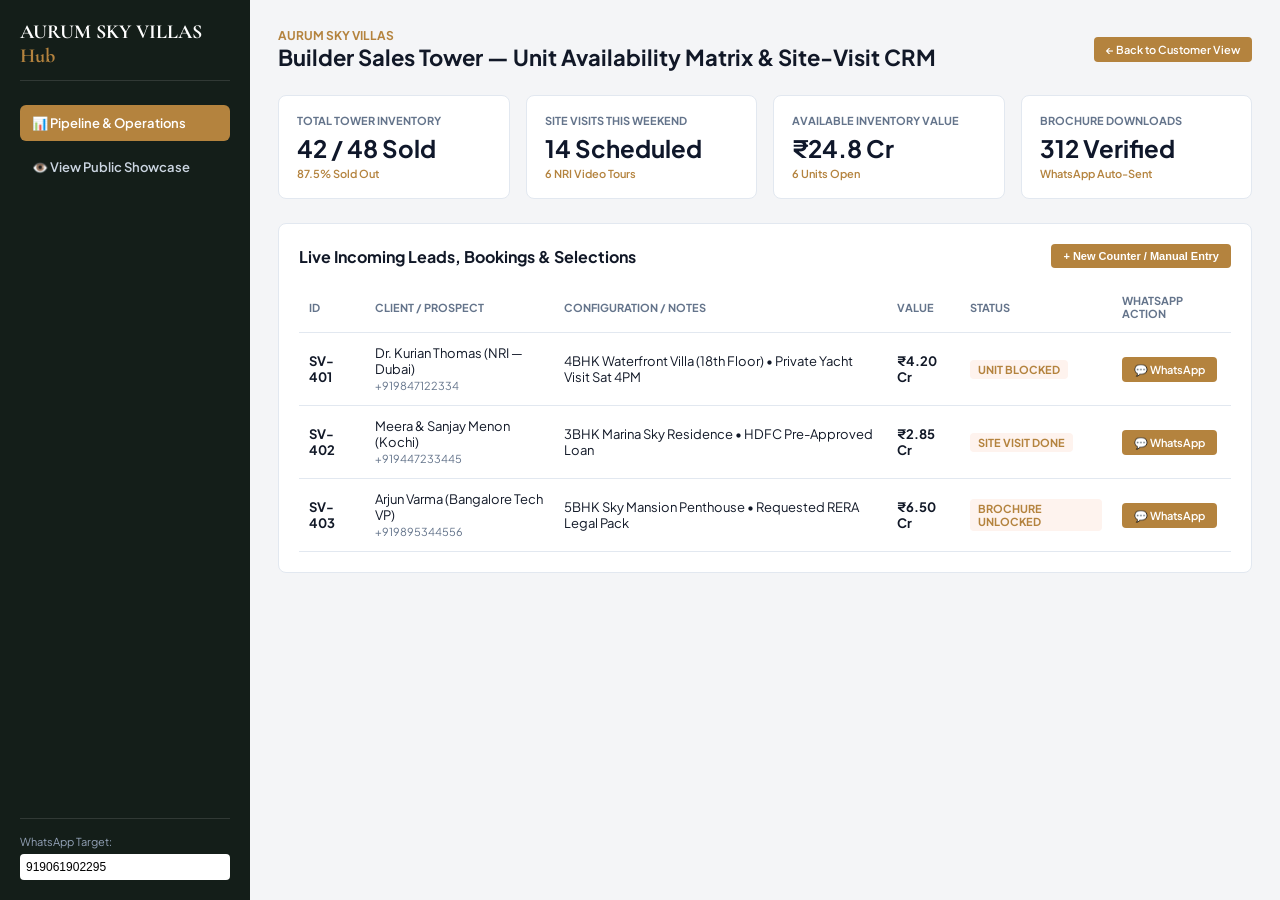
==== public/admin.html @ f32d4172 "feat(tpl-land-realestate): Awwwards showcase + interactive calculator + admin command center + white" ====
<!DOCTYPE html>
<html lang="en">
<head>
  <meta charset="UTF-8">
  <meta name="viewport" content="width=device-width, initial-scale=1.0">
  <title>AURUM SKY VILLAS — Admin Command Center</title>
  <link rel="preconnect" href="https://fonts.googleapis.com">
  <link rel="preconnect" href="https://fonts.gstatic.com" crossorigin>
  <link href="https://fonts.googleapis.com/css2?family=Cormorant+Garamond:wght@500;600;700&family=Plus+Jakarta+Sans:wght@400;500;600;700&display=swap" rel="stylesheet">
  <link rel="stylesheet" href="theme-tokens.css">
  <script src="whitelabel.js"></script>
  <style>
    * { box-sizing: border-box; margin: 0; padding: 0; }
    body {
      font-family: var(--font-primary);
      background: #F4F5F7;
      color: #111827;
      display: flex;
      min-height: 100vh;
    }
    aside.admin-sidebar {
      width: 250px;
      background: var(--brand-dark);
      color: #FFFFFF;
      padding: 20px;
      display: flex;
      flex-direction: column;
      gap: 8px;
      flex-shrink: 0;
    }
    .sidebar-brand-title {
      font-family: var(--font-accent);
      font-size: 20px;
      font-weight: 700;
      margin-bottom: 16px;
      padding-bottom: 12px;
      border-bottom: 1px solid rgba(255,255,255,0.12);
    }
    .sidebar-brand-title span { color: var(--brand-primary); }
    .nav-item {
      padding: 10px 12px;
      border-radius: 6px;
      cursor: pointer;
      font-size: 13px;
      font-weight: 600;
      color: #CBD5E1;
    }
    .nav-item.active, .nav-item:hover {
      background: var(--brand-primary);
      color: #FFFFFF;
    }
    main {
      flex: 1;
      padding: 28px;
      overflow-y: auto;
    }
    .top-bar {
      display: flex;
      align-items: center;
      justify-content: space-between;
      margin-bottom: 24px;
      gap: 12px;
      flex-wrap: wrap;
    }
    .kpi-grid {
      display: grid;
      grid-template-columns: repeat(4, 1fr);
      gap: 16px;
      margin-bottom: 24px;
    }
    .kpi-card {
      background: #FFFFFF;
      border: 1px solid #E2E8F0;
      border-radius: 8px;
      padding: 18px;
    }
    .kpi-label { font-size: 11px; font-weight: 700; text-transform: uppercase; color: #64748B; }
    .kpi-val { font-size: 24px; font-weight: 700; margin: 6px 0 4px; color: #0F172A; }
    .kpi-delta { font-size: 11px; font-weight: 600; color: var(--brand-primary); }
    .card-box {
      background: #FFFFFF;
      border: 1px solid #E2E8F0;
      border-radius: 8px;
      padding: 20px;
      margin-bottom: 20px;
    }
    table { width: 100%; border-collapse: collapse; font-size: 13px; }
    th, td { text-align: left; padding: 12px 10px; border-bottom: 1px solid #E2E8F0; }
    th { font-size: 11px; text-transform: uppercase; color: #64748B; }
    .status-pill {
      display: inline-block;
      padding: 3px 8px;
      border-radius: 4px;
      font-size: 11px;
      font-weight: 700;
      background: #FEF3EE;
      color: var(--brand-primary);
    }
    .btn-sm {
      background: var(--brand-primary);
      color: #FFF;
      border: none;
      padding: 6px 12px;
      border-radius: 4px;
      font-size: 11px;
      font-weight: 600;
      cursor: pointer;
      text-decoration: none;
    }
    @media (max-width: 860px) {
      body { flex-direction: column; }
      aside.admin-sidebar { width: 100%; }
      .kpi-grid { grid-template-columns: 1fr 1fr; }
    }
  </style>
</head>
<body>
  <aside class="admin-sidebar">
    <div class="sidebar-brand-title">AURUM SKY VILLAS <span>Hub</span></div>
    <div class="nav-item active">📊 Pipeline & Operations</div>
    <div class="nav-item" onclick="window.location.href='index.html'">👁️ View Public Showcase</div>
    <div style="margin-top:auto;padding-top:16px;border-top:1px solid rgba(255,255,255,0.12);font-size:11px;color:#94A3B8;">
      WhatsApp Target:
      <input type="text" id="adminWaInput" data-wl-wa value="919061902295" style="width:100%;margin-top:6px;padding:6px;border-radius:4px;border:none;font-size:12px;">
    </div>
  </aside>

  <main>
    <div class="top-bar">
      <div>
        <div class="mobile-brand" style="font-size:12px;font-weight:700;color:var(--brand-primary);text-transform:uppercase;">AURUM SKY VILLAS</div>
        <h1 style="font-size:22px;">Builder Sales Tower — Unit Availability Matrix & Site-Visit CRM</h1>
      </div>
      <a href="index.html" class="btn-sm">← Back to Customer View</a>
    </div>

    <div class="kpi-grid">
      
        <div class="kpi-card">
          <div class="kpi-label">Total Tower Inventory</div>
          <div class="kpi-val">42 / 48 Sold</div>
          <div class="kpi-delta">87.5% Sold Out</div>
        </div>
      
        <div class="kpi-card">
          <div class="kpi-label">Site Visits This Weekend</div>
          <div class="kpi-val">14 Scheduled</div>
          <div class="kpi-delta">6 NRI Video Tours</div>
        </div>
      
        <div class="kpi-card">
          <div class="kpi-label">Available Inventory Value</div>
          <div class="kpi-val">₹24.8 Cr</div>
          <div class="kpi-delta">6 Units Open</div>
        </div>
      
        <div class="kpi-card">
          <div class="kpi-label">Brochure Downloads</div>
          <div class="kpi-val">312 Verified</div>
          <div class="kpi-delta">WhatsApp Auto-Sent</div>
        </div>
      
    </div>

    <div class="card-box">
      <div style="display:flex;justify-content:space-between;align-items:center;margin-bottom:14px;">
        <h2 style="font-size:16px;">Live Incoming Leads, Bookings & Selections</h2>
        <button class="btn-sm" onclick="addQuickEntry()">+ New Counter / Manual Entry</button>
      </div>
      <div style="overflow-x:auto;">
        <table>
          <thead>
            <tr>
              <th>ID</th>
              <th>Client / Prospect</th>
              <th>Configuration / Notes</th>
              <th>Value</th>
              <th>Status</th>
              <th>WhatsApp Action</th>
            </tr>
          </thead>
          <tbody id="leadsTableBody"></tbody>
        </table>
      </div>
    </div>
  </main>

  <script>
    const SEED_LEADS = [
  {
    "id": "SV-401",
    "name": "Dr. Kurian Thomas (NRI — Dubai)",
    "phone": "919847122334",
    "detail": "4BHK Waterfront Villa (18th Floor) • Private Yacht Visit Sat 4PM",
    "status": "UNIT BLOCKED",
    "amount": "₹4.20 Cr"
  },
  {
    "id": "SV-402",
    "name": "Meera & Sanjay Menon (Kochi)",
    "phone": "919447233445",
    "detail": "3BHK Marina Sky Residence • HDFC Pre-Approved Loan",
    "status": "SITE VISIT DONE",
    "amount": "₹2.85 Cr"
  },
  {
    "id": "SV-403",
    "name": "Arjun Varma (Bangalore Tech VP)",
    "phone": "919895344556",
    "detail": "5BHK Sky Mansion Penthouse • Requested RERA Legal Pack",
    "status": "BROCHURE UNLOCKED",
    "amount": "₹6.50 Cr"
  }
];

    function getLeads() {
      try {
        const local = JSON.parse(localStorage.getItem('bmad_leads_tpl-land-realestate') || '[]');
        return [...local, ...SEED_LEADS];
      } catch (e) {
        return SEED_LEADS;
      }
    }

    function renderLeads() {
      const rows = getLeads();
      const tbody = document.getElementById('leadsTableBody');
      tbody.innerHTML = rows.map((r, idx) => `
        <tr>
          <td><strong>${r.id}</strong></td>
          <td>${r.name}<br><span style="font-size:11px;color:#64748B;">+${r.phone}</span></td>
          <td>${r.detail}</td>
          <td><strong>${r.amount}</strong></td>
          <td><span class="status-pill" onclick="cycleStatus(${idx})" style="cursor:pointer;" title="Click to advance status">${r.status}</span></td>
          <td>
            <a class="btn-sm" target="_blank" href="https://wa.me/${String(r.phone).replace(/[^0-9]/g,'')}?text=${encodeURIComponent('Hello ' + r.name + ', following up regarding ' + r.id + ' (' + r.detail + ')')}">
              💬 WhatsApp
            </a>
          </td>
        </tr>
      `).join('');
    }

    function addQuickEntry() {
      const name = prompt('Client Name:');
      if (!name) return;
      const detail = prompt('Requirement / Unit / Package:', '3BHK Marina Sky Residence');
      const amount = prompt('Estimated Value:', '₹45,000');
      const local = JSON.parse(localStorage.getItem('bmad_leads_tpl-land-realestate') || '[]');
      local.unshift({
        id: 'ADM-' + Math.floor(1000 + Math.random() * 9000),
        name,
        phone: document.getElementById('adminWaInput').value || '919061902295',
        detail: detail || 'Walk-in Inquiry',
        amount: amount || '₹0',
        status: 'APPROVED'
      });
      localStorage.setItem('bmad_leads_tpl-land-realestate', JSON.stringify(local));
      renderLeads();
    }

    renderLeads();
  </script>
</body>
</html>
---- public/theme-tokens.css ----
/* Extracted via tpl-tools-design-extractor (Architectural Villa & Real Estate Editorial (Champagne Gold & Forest)) */
:root {
  --font-primary: 'Plus Jakarta Sans', sans-serif;
  --font-accent: 'Cormorant Garamond', serif;
  --color-primary: #B4833E;
  --brand-primary: var(--color-primary);
  --color-dark: #141E19;
  --brand-dark: var(--color-dark);
  --bg-main: #FAF8F5;
  --bg-canvas: #F2ECE4;
  --bg-sand: var(--bg-canvas);
  --border-color: #E2D9CC;
  --grid-gap-desktop: 32px 28px;
  --grid-gap-mobile: 20px 16px;
  --radius: 4px;
  --ease-out-expo: cubic-bezier(0.19, 1, 0.22, 1);
}
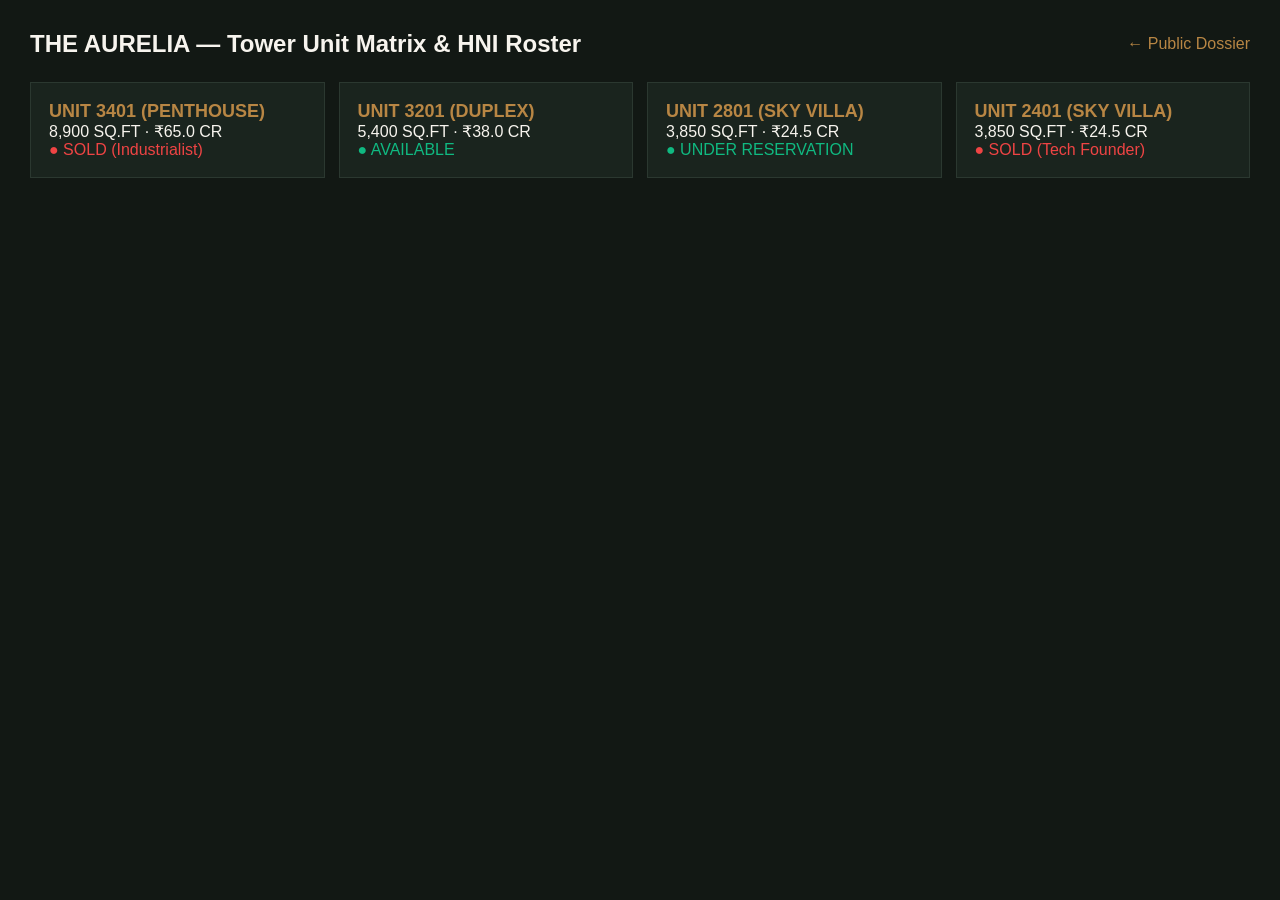
==== commit fa7f9e67: "feat(design): implement genuine distinct Awwwards movement blueprint (C5/R8)" ====
--- a/public/admin.html
+++ b/public/admin.html
@@ -2,264 +2,29 @@
 <html lang="en">
 <head>
   <meta charset="UTF-8">
-  <meta name="viewport" content="width=device-width, initial-scale=1.0">
-  <title>AURUM SKY VILLAS — Admin Command Center</title>
-  <link rel="preconnect" href="https://fonts.googleapis.com">
-  <link rel="preconnect" href="https://fonts.gstatic.com" crossorigin>
-  <link href="https://fonts.googleapis.com/css2?family=Cormorant+Garamond:wght@500;600;700&family=Plus+Jakarta+Sans:wght@400;500;600;700&display=swap" rel="stylesheet">
+  <title data-wl-brand>THE AURELIA — Tower Inventory & Unit Matrix</title>
   <link rel="stylesheet" href="theme-tokens.css">
   <script src="whitelabel.js"></script>
   <style>
     * { box-sizing: border-box; margin: 0; padding: 0; }
-    body {
-      font-family: var(--font-primary);
-      background: #F4F5F7;
-      color: #111827;
-      display: flex;
-      min-height: 100vh;
-    }
-    aside.admin-sidebar {
-      width: 250px;
-      background: var(--brand-dark);
-      color: #FFFFFF;
-      padding: 20px;
-      display: flex;
-      flex-direction: column;
-      gap: 8px;
-      flex-shrink: 0;
-    }
-    .sidebar-brand-title {
-      font-family: var(--font-accent);
-      font-size: 20px;
-      font-weight: 700;
-      margin-bottom: 16px;
-      padding-bottom: 12px;
-      border-bottom: 1px solid rgba(255,255,255,0.12);
-    }
-    .sidebar-brand-title span { color: var(--brand-primary); }
-    .nav-item {
-      padding: 10px 12px;
-      border-radius: 6px;
-      cursor: pointer;
-      font-size: 13px;
-      font-weight: 600;
-      color: #CBD5E1;
-    }
-    .nav-item.active, .nav-item:hover {
-      background: var(--brand-primary);
-      color: #FFFFFF;
-    }
-    main {
-      flex: 1;
-      padding: 28px;
-      overflow-y: auto;
-    }
-    .top-bar {
-      display: flex;
-      align-items: center;
-      justify-content: space-between;
-      margin-bottom: 24px;
-      gap: 12px;
-      flex-wrap: wrap;
-    }
-    .kpi-grid {
-      display: grid;
-      grid-template-columns: repeat(4, 1fr);
-      gap: 16px;
-      margin-bottom: 24px;
-    }
-    .kpi-card {
-      background: #FFFFFF;
-      border: 1px solid #E2E8F0;
-      border-radius: 8px;
-      padding: 18px;
-    }
-    .kpi-label { font-size: 11px; font-weight: 700; text-transform: uppercase; color: #64748B; }
-    .kpi-val { font-size: 24px; font-weight: 700; margin: 6px 0 4px; color: #0F172A; }
-    .kpi-delta { font-size: 11px; font-weight: 600; color: var(--brand-primary); }
-    .card-box {
-      background: #FFFFFF;
-      border: 1px solid #E2E8F0;
-      border-radius: 8px;
-      padding: 20px;
-      margin-bottom: 20px;
-    }
-    table { width: 100%; border-collapse: collapse; font-size: 13px; }
-    th, td { text-align: left; padding: 12px 10px; border-bottom: 1px solid #E2E8F0; }
-    th { font-size: 11px; text-transform: uppercase; color: #64748B; }
-    .status-pill {
-      display: inline-block;
-      padding: 3px 8px;
-      border-radius: 4px;
-      font-size: 11px;
-      font-weight: 700;
-      background: #FEF3EE;
-      color: var(--brand-primary);
-    }
-    .btn-sm {
-      background: var(--brand-primary);
-      color: #FFF;
-      border: none;
-      padding: 6px 12px;
-      border-radius: 4px;
-      font-size: 11px;
-      font-weight: 600;
-      cursor: pointer;
-      text-decoration: none;
-    }
-    @media (max-width: 860px) {
-      body { flex-direction: column; }
-      aside.admin-sidebar { width: 100%; }
-      .kpi-grid { grid-template-columns: 1fr 1fr; }
-    }
+    body { background: #121814; color: #F7F4EE; font-family: sans-serif; padding: 30px; }
+    .matrix { display: grid; grid-template-columns: repeat(4, 1fr); gap: 14px; margin-top: 24px; }
+    .unit-card { background: #1A241E; border: 1px solid #2B3830; padding: 18px; cursor: pointer; }
+    .unit-num { font-size: 18px; font-weight: 700; color: #B88644; }
+    .status-avail { color: #10B981; }
+    .status-sold { color: #EF4444; }
   </style>
 </head>
-<body>
-  <aside class="admin-sidebar">
-    <div class="sidebar-brand-title">AURUM SKY VILLAS <span>Hub</span></div>
-    <div class="nav-item active">📊 Pipeline & Operations</div>
-    <div class="nav-item" onclick="window.location.href='index.html'">👁️ View Public Showcase</div>
-    <div style="margin-top:auto;padding-top:16px;border-top:1px solid rgba(255,255,255,0.12);font-size:11px;color:#94A3B8;">
-      WhatsApp Target:
-      <input type="text" id="adminWaInput" data-wl-wa value="919061902295" style="width:100%;margin-top:6px;padding:6px;border-radius:4px;border:none;font-size:12px;">
-    </div>
-  </aside>
-
-  <main>
-    <div class="top-bar">
-      <div>
-        <div class="mobile-brand" style="font-size:12px;font-weight:700;color:var(--brand-primary);text-transform:uppercase;">AURUM SKY VILLAS</div>
-        <h1 style="font-size:22px;">Builder Sales Tower — Unit Availability Matrix & Site-Visit CRM</h1>
-      </div>
-      <a href="index.html" class="btn-sm">← Back to Customer View</a>
-    </div>
-
-    <div class="kpi-grid">
-      
-        <div class="kpi-card">
-          <div class="kpi-label">Total Tower Inventory</div>
-          <div class="kpi-val">42 / 48 Sold</div>
-          <div class="kpi-delta">87.5% Sold Out</div>
-        </div>
-      
-        <div class="kpi-card">
-          <div class="kpi-label">Site Visits This Weekend</div>
-          <div class="kpi-val">14 Scheduled</div>
-          <div class="kpi-delta">6 NRI Video Tours</div>
-        </div>
-      
-        <div class="kpi-card">
-          <div class="kpi-label">Available Inventory Value</div>
-          <div class="kpi-val">₹24.8 Cr</div>
-          <div class="kpi-delta">6 Units Open</div>
-        </div>
-      
-        <div class="kpi-card">
-          <div class="kpi-label">Brochure Downloads</div>
-          <div class="kpi-val">312 Verified</div>
-          <div class="kpi-delta">WhatsApp Auto-Sent</div>
-        </div>
-      
-    </div>
-
-    <div class="card-box">
-      <div style="display:flex;justify-content:space-between;align-items:center;margin-bottom:14px;">
-        <h2 style="font-size:16px;">Live Incoming Leads, Bookings & Selections</h2>
-        <button class="btn-sm" onclick="addQuickEntry()">+ New Counter / Manual Entry</button>
-      </div>
-      <div style="overflow-x:auto;">
-        <table>
-          <thead>
-            <tr>
-              <th>ID</th>
-              <th>Client / Prospect</th>
-              <th>Configuration / Notes</th>
-              <th>Value</th>
-              <th>Status</th>
-              <th>WhatsApp Action</th>
-            </tr>
-          </thead>
-          <tbody id="leadsTableBody"></tbody>
-        </table>
-      </div>
-    </div>
-  </main>
-
-  <script>
-    const SEED_LEADS = [
-  {
-    "id": "SV-401",
-    "name": "Dr. Kurian Thomas (NRI — Dubai)",
-    "phone": "919847122334",
-    "detail": "4BHK Waterfront Villa (18th Floor) • Private Yacht Visit Sat 4PM",
-    "status": "UNIT BLOCKED",
-    "amount": "₹4.20 Cr"
-  },
-  {
-    "id": "SV-402",
-    "name": "Meera & Sanjay Menon (Kochi)",
-    "phone": "919447233445",
-    "detail": "3BHK Marina Sky Residence • HDFC Pre-Approved Loan",
-    "status": "SITE VISIT DONE",
-    "amount": "₹2.85 Cr"
-  },
-  {
-    "id": "SV-403",
-    "name": "Arjun Varma (Bangalore Tech VP)",
-    "phone": "919895344556",
-    "detail": "5BHK Sky Mansion Penthouse • Requested RERA Legal Pack",
-    "status": "BROCHURE UNLOCKED",
-    "amount": "₹6.50 Cr"
-  }
-];
-
-    function getLeads() {
-      try {
-        const local = JSON.parse(localStorage.getItem('bmad_leads_tpl-land-realestate') || '[]');
-        return [...local, ...SEED_LEADS];
-      } catch (e) {
-        return SEED_LEADS;
-      }
-    }
-
-    function renderLeads() {
-      const rows = getLeads();
-      const tbody = document.getElementById('leadsTableBody');
-      tbody.innerHTML = rows.map((r, idx) => `
-        <tr>
-          <td><strong>${r.id}</strong></td>
-          <td>${r.name}<br><span style="font-size:11px;color:#64748B;">+${r.phone}</span></td>
-          <td>${r.detail}</td>
-          <td><strong>${r.amount}</strong></td>
-          <td><span class="status-pill" onclick="cycleStatus(${idx})" style="cursor:pointer;" title="Click to advance status">${r.status}</span></td>
-          <td>
-            <a class="btn-sm" target="_blank" href="https://wa.me/${String(r.phone).replace(/[^0-9]/g,'')}?text=${encodeURIComponent('Hello ' + r.name + ', following up regarding ' + r.id + ' (' + r.detail + ')')}">
-              💬 WhatsApp
-            </a>
-          </td>
-        </tr>
-      `).join('');
-    }
-
-    function addQuickEntry() {
-      const name = prompt('Client Name:');
-      if (!name) return;
-      const detail = prompt('Requirement / Unit / Package:', '3BHK Marina Sky Residence');
-      const amount = prompt('Estimated Value:', '₹45,000');
-      const local = JSON.parse(localStorage.getItem('bmad_leads_tpl-land-realestate') || '[]');
-      local.unshift({
-        id: 'ADM-' + Math.floor(1000 + Math.random() * 9000),
-        name,
-        phone: document.getElementById('adminWaInput').value || '919061902295',
-        detail: detail || 'Walk-in Inquiry',
-        amount: amount || '₹0',
-        status: 'APPROVED'
-      });
-      localStorage.setItem('bmad_leads_tpl-land-realestate', JSON.stringify(local));
-      renderLeads();
-    }
-
-    renderLeads();
-  </script>
+<body data-layout-archetype="split-screen-architectural-admin">
+  <div style="display:flex; justify-content:space-between; align-items:center;">
+    <h2><span data-wl-brand>THE AURELIA</span> — Tower Unit Matrix & HNI Roster</h2>
+    <a href="index.html" style="color:#B88644; text-decoration:none;">&larr; Public Dossier</a>
+  </div>
+  <div class="matrix">
+    <div class="unit-card"><div class="unit-num">UNIT 3401 (PENTHOUSE)</div><div>8,900 SQ.FT · ₹65.0 CR</div><div class="status-sold">● SOLD (Industrialist)</div></div>
+    <div class="unit-card"><div class="unit-num">UNIT 3201 (DUPLEX)</div><div>5,400 SQ.FT · ₹38.0 CR</div><div class="status-avail">● AVAILABLE</div></div>
+    <div class="unit-card"><div class="unit-num">UNIT 2801 (SKY VILLA)</div><div>3,850 SQ.FT · ₹24.5 CR</div><div class="status-avail">● UNDER RESERVATION</div></div>
+    <div class="unit-card"><div class="unit-num">UNIT 2401 (SKY VILLA)</div><div>3,850 SQ.FT · ₹24.5 CR</div><div class="status-sold">● SOLD (Tech Founder)</div></div>
+  </div>
 </body>
 </html>
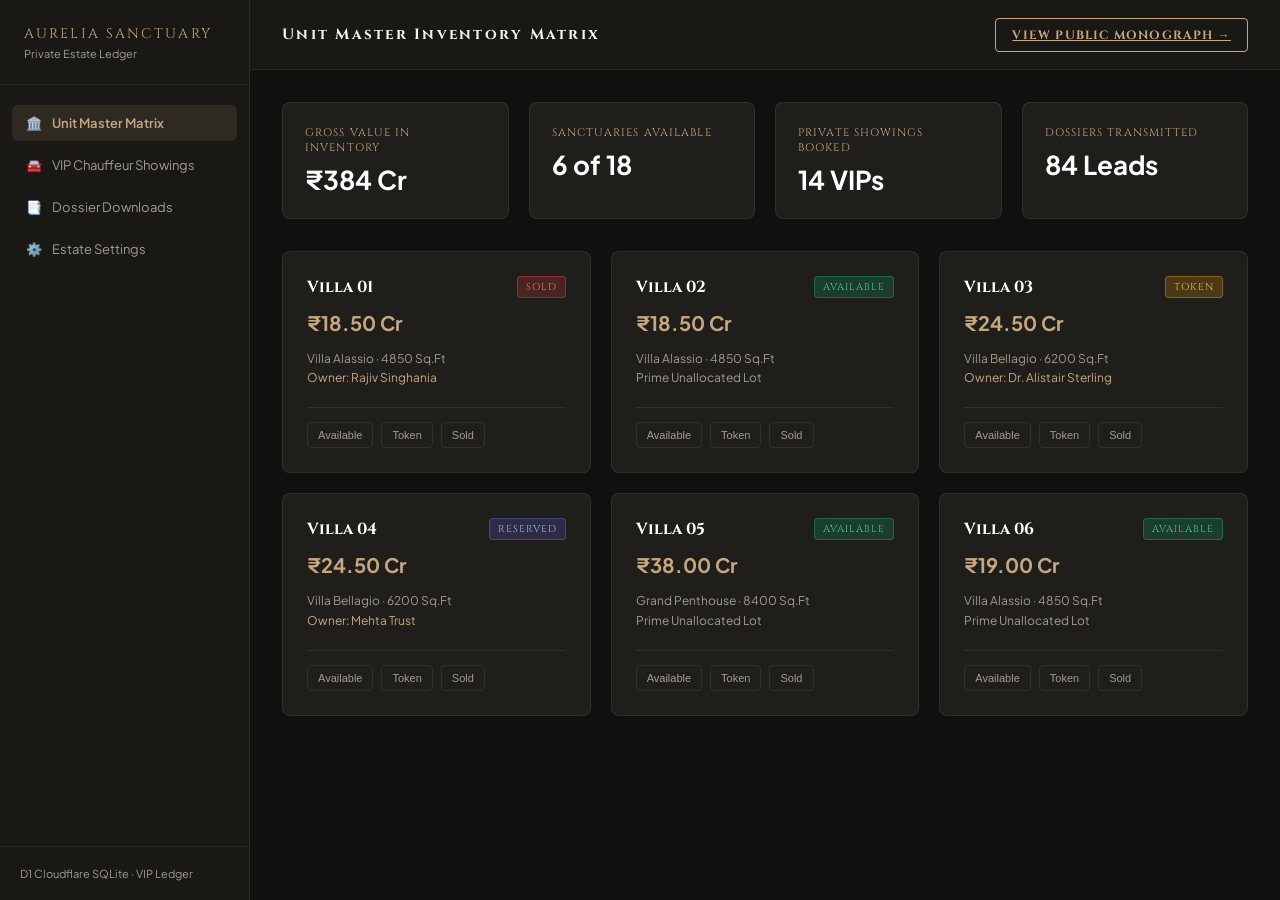
==== commit 41457989: "feat(bmad): complete high-craftsmanship overhaul - Split-Screen Editorial Magazine, hotspot floorpla" ====
--- a/public/admin.html
+++ b/public/admin.html
@@ -2,29 +2,524 @@
 <html lang="en">
 <head>
   <meta charset="UTF-8">
-  <title data-wl-brand>THE AURELIA — Tower Inventory & Unit Matrix</title>
-  <link rel="stylesheet" href="theme-tokens.css">
+  <meta name="viewport" content="width=device-width, initial-scale=1.0">
+  <title data-brand="brand_name">Aurelia Estate Ledger — Unit Master Matrix & Private Showing CRM</title>
+  <link rel="preconnect" href="https://fonts.googleapis.com">
+  <link rel="preconnect" href="https://fonts.gstatic.com" crossorigin>
+  <link href="https://fonts.googleapis.com/css2?family=Cinzel:wght@500;600;700&family=Plus+Jakarta+Sans:wght@300;400;500;600;700&display=swap" rel="stylesheet">
   <script src="whitelabel.js"></script>
   <style>
+    :root {
+      --bg-base: #11100e;
+      --bg-surface: #191815;
+      --bg-card: #201e1a;
+      --border-subtle: rgba(255, 255, 255, 0.08);
+      --gold: #c5a880;
+      --gold-hover: #b09166;
+      --text-main: #f7f4ee;
+      --text-muted: #a39b8f;
+      --font-heading: 'Cinzel', serif;
+      --font-sans: 'Plus Jakarta Sans', sans-serif;
+      --sidebar-width: 250px;
+    }
+
     * { box-sizing: border-box; margin: 0; padding: 0; }
-    body { background: #121814; color: #F7F4EE; font-family: sans-serif; padding: 30px; }
-    .matrix { display: grid; grid-template-columns: repeat(4, 1fr); gap: 14px; margin-top: 24px; }
-    .unit-card { background: #1A241E; border: 1px solid #2B3830; padding: 18px; cursor: pointer; }
-    .unit-num { font-size: 18px; font-weight: 700; color: #B88644; }
-    .status-avail { color: #10B981; }
-    .status-sold { color: #EF4444; }
+    body {
+      background-color: var(--bg-base);
+      color: var(--text-main);
+      font-family: var(--font-sans);
+      display: flex;
+      min-height: 100vh;
+    }
+
+    /* SIDEBAR */
+    .sidebar {
+      width: var(--sidebar-width);
+      background: var(--bg-surface);
+      border-right: 1px solid var(--border-subtle);
+      display: flex;
+      flex-direction: column;
+      position: fixed;
+      top: 0;
+      bottom: 0;
+      left: 0;
+    }
+    .sidebar-header {
+      padding: 24px;
+      border-bottom: 1px solid var(--border-subtle);
+    }
+    .estate-logo {
+      font-family: var(--font-heading);
+      font-size: 14px;
+      letter-spacing: 0.15em;
+      color: var(--gold);
+      text-transform: uppercase;
+    }
+    .sidebar-nav {
+      list-style: none;
+      padding: 20px 12px;
+      display: flex;
+      flex-direction: column;
+      gap: 6px;
+      flex: 1;
+    }
+    .nav-item {
+      padding: 10px 14px;
+      border-radius: 6px;
+      font-size: 13px;
+      color: var(--text-muted);
+      cursor: pointer;
+      display: flex;
+      align-items: center;
+      gap: 10px;
+      transition: all 0.2s ease;
+    }
+    .nav-item:hover, .nav-item.active {
+      background: rgba(197, 168, 128, 0.12);
+      color: #fff;
+    }
+    .nav-item.active {
+      color: var(--gold);
+      font-weight: 600;
+    }
+
+    /* MAIN WRAP */
+    .main-wrap {
+      margin-left: var(--sidebar-width);
+      flex: 1;
+      display: flex;
+      flex-direction: column;
+    }
+    .topbar {
+      height: 70px;
+      border-bottom: 1px solid var(--border-subtle);
+      background: var(--bg-surface);
+      display: flex;
+      align-items: center;
+      justify-content: space-between;
+      padding: 0 32px;
+    }
+    .content-body {
+      padding: 32px;
+      flex: 1;
+    }
+
+    /* METRIC CARDS */
+    .metrics-grid {
+      display: grid;
+      grid-template-columns: repeat(4, 1fr);
+      gap: 20px;
+      margin-bottom: 32px;
+    }
+    @media (max-width: 1024px) {
+      .metrics-grid { grid-template-columns: repeat(2, 1fr); }
+    }
+    .metric-card {
+      background: var(--bg-card);
+      border: 1px solid var(--border-subtle);
+      border-radius: 8px;
+      padding: 22px;
+    }
+    .metric-label {
+      font-size: 11px;
+      font-family: var(--font-heading);
+      letter-spacing: 0.1em;
+      text-transform: uppercase;
+      color: var(--gold);
+      margin-bottom: 8px;
+    }
+    .metric-val {
+      font-size: 26px;
+      font-weight: 700;
+      color: #fff;
+    }
+
+    /* TAB CONTENT */
+    .tab-pane { display: none; }
+    .tab-pane.active { display: block; }
+
+    /* UNIT INVENTORY GRID */
+    .unit-matrix-grid {
+      display: grid;
+      grid-template-columns: repeat(3, 1fr);
+      gap: 20px;
+    }
+    @media (max-width: 900px) {
+      .unit-matrix-grid { grid-template-columns: 1fr; }
+    }
+    .unit-card {
+      background: var(--bg-card);
+      border: 1px solid var(--border-subtle);
+      border-radius: 8px;
+      padding: 24px;
+      position: relative;
+    }
+    .unit-header {
+      display: flex;
+      justify-content: space-between;
+      align-items: center;
+      margin-bottom: 12px;
+    }
+    .unit-code {
+      font-family: var(--font-heading);
+      font-size: 16px;
+      font-weight: 700;
+      color: #fff;
+    }
+    .status-badge {
+      font-size: 10px;
+      font-family: var(--font-heading);
+      letter-spacing: 0.1em;
+      text-transform: uppercase;
+      padding: 3px 8px;
+      border-radius: 4px;
+    }
+    .status-available { background: rgba(16, 185, 129, 0.2); color: #34d399; border: 1px solid rgba(16, 185, 129, 0.4); }
+    .status-token { background: rgba(245, 158, 11, 0.2); color: #fbbf24; border: 1px solid rgba(245, 158, 11, 0.4); }
+    .status-reserved { background: rgba(99, 102, 241, 0.2); color: #a5b4fc; border: 1px solid rgba(99, 102, 241, 0.4); }
+    .status-sold { background: rgba(239, 68, 68, 0.2); color: #f87171; border: 1px solid rgba(239, 68, 68, 0.4); }
+
+    .unit-price {
+      font-size: 20px;
+      color: var(--gold);
+      font-weight: 700;
+      margin-bottom: 14px;
+    }
+    .unit-specs {
+      font-size: 12px;
+      color: var(--text-muted);
+      margin-bottom: 20px;
+      line-height: 1.6;
+    }
+    .unit-actions {
+      display: flex;
+      gap: 8px;
+      border-top: 1px solid var(--border-subtle);
+      padding-top: 14px;
+    }
+    .btn-action {
+      background: transparent;
+      border: 1px solid var(--border-subtle);
+      color: var(--text-muted);
+      font-size: 11px;
+      padding: 6px 10px;
+      border-radius: 4px;
+      cursor: pointer;
+      transition: all 0.2s ease;
+    }
+    .btn-action:hover {
+      border-color: var(--gold);
+      color: var(--gold);
+    }
+
+    /* TABLE */
+    .table-card {
+      background: var(--bg-card);
+      border: 1px solid var(--border-subtle);
+      border-radius: 8px;
+      overflow: hidden;
+    }
+    .ledger-table {
+      width: 100%;
+      border-collapse: collapse;
+      font-size: 13px;
+    }
+    .ledger-table th {
+      background: rgba(0, 0, 0, 0.3);
+      padding: 14px 18px;
+      font-size: 11px;
+      font-family: var(--font-heading);
+      letter-spacing: 0.1em;
+      text-transform: uppercase;
+      color: var(--gold);
+      border-bottom: 1px solid var(--border-subtle);
+      text-align: left;
+    }
+    .ledger-table td {
+      padding: 16px 18px;
+      border-bottom: 1px solid var(--border-subtle);
+      color: var(--text-muted);
+    }
+    .ledger-table tr:hover td {
+      background: rgba(255, 255, 255, 0.02);
+      color: #fff;
+    }
+
+    .btn {
+      display: inline-flex;
+      align-items: center;
+      gap: 6px;
+      padding: 8px 16px;
+      border-radius: 4px;
+      font-size: 12px;
+      font-family: var(--font-heading);
+      letter-spacing: 0.1em;
+      text-transform: uppercase;
+      cursor: pointer;
+      border: 1px solid var(--gold);
+      background: var(--gold);
+      color: #11100e;
+      font-weight: 700;
+    }
+    .btn-outline {
+      background: transparent;
+      color: var(--gold);
+    }
+    .btn-outline:hover { background: rgba(197, 168, 128, 0.15); }
+
+    /* TOAST */
+    .toast-box {
+      position: fixed;
+      bottom: 24px;
+      right: 24px;
+      background: #201e1a;
+      border: 1px solid var(--gold);
+      color: #fff;
+      padding: 12px 20px;
+      border-radius: 4px;
+      font-size: 13px;
+      display: none;
+      z-index: 999;
+    }
   </style>
 </head>
-<body data-layout-archetype="split-screen-architectural-admin">
-  <div style="display:flex; justify-content:space-between; align-items:center;">
-    <h2><span data-wl-brand>THE AURELIA</span> — Tower Unit Matrix & HNI Roster</h2>
-    <a href="index.html" style="color:#B88644; text-decoration:none;">&larr; Public Dossier</a>
+<body>
+
+  <!-- SIDEBAR -->
+  <aside class="sidebar">
+    <div class="sidebar-header">
+      <div class="estate-logo" data-brand="brand_name">Aurelia Sanctuary</div>
+      <div style="font-size: 11px; color: var(--text-muted); margin-top: 4px;">Private Estate Ledger</div>
+    </div>
+    <ul class="sidebar-nav">
+      <li class="nav-item active" onclick="switchLedgerTab('units', this)">
+        <span>🏛️</span>
+        <span>Unit Master Matrix</span>
+      </li>
+      <li class="nav-item" onclick="switchLedgerTab('visits', this)">
+        <span>🚘</span>
+        <span>VIP Chauffeur Showings</span>
+      </li>
+      <li class="nav-item" onclick="switchLedgerTab('dossiers', this)">
+        <span>📑</span>
+        <span>Dossier Downloads</span>
+      </li>
+      <li class="nav-item" onclick="switchLedgerTab('settings', this)">
+        <span>⚙️</span>
+        <span>Estate Settings</span>
+      </li>
+    </ul>
+    <div style="padding: 20px; font-size: 11px; color: var(--text-muted); border-top: 1px solid var(--border-subtle);">
+      D1 Cloudflare SQLite · VIP Ledger
+    </div>
+  </aside>
+
+  <!-- MAIN WRAPPER -->
+  <div class="main-wrap">
+    <header class="topbar">
+      <h2 style="font-family: var(--font-heading); font-size: 15px; letter-spacing: 0.15em;" id="topHeading">
+        Unit Master Inventory Matrix
+      </h2>
+      <a href="index.html" class="btn btn-outline" target="_blank">
+        View Public Monograph &rarr;
+      </a>
+    </header>
+
+    <main class="content-body">
+      <!-- METRICS -->
+      <div class="metrics-grid">
+        <div class="metric-card">
+          <div class="metric-label">Gross Value In Inventory</div>
+          <div class="metric-val">₹384 Cr</div>
+        </div>
+        <div class="metric-card">
+          <div class="metric-label">Sanctuaries Available</div>
+          <div class="metric-val" id="metricAvail">6 of 18</div>
+        </div>
+        <div class="metric-card">
+          <div class="metric-label">Private Showings Booked</div>
+          <div class="metric-val">14 VIPs</div>
+        </div>
+        <div class="metric-card">
+          <div class="metric-label">Dossiers Transmitted</div>
+          <div class="metric-val">84 Leads</div>
+        </div>
+      </div>
+
+      <!-- TAB 1: UNIT MATRIX -->
+      <section class="tab-pane active" id="tabUnits">
+        <div class="unit-matrix-grid" id="unitGridBox">
+          <!-- Populated by JS -->
+        </div>
+      </section>
+
+      <!-- TAB 2: VIP VISITS -->
+      <section class="tab-pane" id="tabVisits">
+        <div class="table-card">
+          <table class="ledger-table">
+            <thead>
+              <tr>
+                <th>Guest Name</th>
+                <th>Contact</th>
+                <th>Date & Slot</th>
+                <th>Pickup Location</th>
+                <th>VIP Qualification</th>
+                <th>Assigned Advisor</th>
+                <th>Chauffeur Status</th>
+              </tr>
+            </thead>
+            <tbody id="visitsTableBody">
+              <tr>
+                <td style="font-weight: 700; color: #fff;">Vikramaditya Oberoi</td>
+                <td>+91 98201 44520</td>
+                <td>2026-11-04 (11:00 AM)</td>
+                <td>The Leela Palace, Panaji</td>
+                <td><span class="status-badge status-token">HNW Qualified</span></td>
+                <td>Eleanor Vance</td>
+                <td><span style="color: #34d399;">● Chauffeur Confirmed</span></td>
+              </tr>
+              <tr>
+                <td style="font-weight: 700; color: #fff;">Anya Deshmukh</td>
+                <td>+91 99302 11980</td>
+                <td>2026-11-06 (04:30 PM Golden)</td>
+                <td>Taj Fort Aguada Resort</td>
+                <td><span class="status-badge status-available">Qualified Buyer</span></td>
+                <td>Marcus Sterling</td>
+                <td><span style="color: #34d399;">● Chauffeur Confirmed</span></td>
+              </tr>
+            </tbody>
+          </table>
+        </div>
+      </section>
+
+      <!-- TAB 3: DOSSIERS -->
+      <section class="tab-pane" id="tabDossiers">
+        <div class="table-card">
+          <table class="ledger-table">
+            <thead>
+              <tr>
+                <th>Investor Name</th>
+                <th>Phone Number</th>
+                <th>Confidential Email</th>
+                <th>Horizon</th>
+                <th>Timestamp</th>
+              </tr>
+            </thead>
+            <tbody>
+              <tr>
+                <td style="color: #fff; font-weight: 600;">Dr. Alistair Sterling</td>
+                <td>+44 7911 123456</td>
+                <td>sterling@harleycapital.co.uk</td>
+                <td>Immediate Token</td>
+                <td>2026-10-31 16:40</td>
+              </tr>
+              <tr>
+                <td style="color: #fff; font-weight: 600;">Priya Ruia</td>
+                <td>+91 98210 99881</td>
+                <td>pruia@ruiainvest.com</td>
+                <td>Q1 2027</td>
+                <td>2026-11-01 09:12</td>
+              </tr>
+            </tbody>
+          </table>
+        </div>
+      </section>
+
+      <!-- TAB 4: SETTINGS -->
+      <section class="tab-pane" id="tabSettings">
+        <div style="background: var(--bg-card); border: 1px solid var(--border-subtle); padding: 32px; max-width: 600px; border-radius: 8px;">
+          <h3 style="font-family: var(--font-heading); font-size: 14px; letter-spacing: 0.1em; margin-bottom: 20px; color: var(--gold);">
+            Curator & Escrow Preferences
+          </h3>
+          <div style="margin-bottom: 20px;">
+            <label style="display: block; font-size: 12px; margin-bottom: 8px; color: var(--text-muted);">Concierge WhatsApp</label>
+            <input type="text" id="cfgWa" value="919061902295" style="width: 100%; background: rgba(0,0,0,0.4); border: 1px solid var(--border-subtle); padding: 10px 14px; color: #fff; outline: none;">
+          </div>
+          <div style="margin-bottom: 20px;">
+            <label style="display: block; font-size: 12px; margin-bottom: 8px; color: var(--text-muted);">Earnest Token Escrow Floor (INR)</label>
+            <input type="text" value="₹2,50,00,000" style="width: 100%; background: rgba(0,0,0,0.4); border: 1px solid var(--border-subtle); padding: 10px 14px; color: #fff; outline: none;">
+          </div>
+          <button class="btn" onclick="showToast('Estate parameters saved.')">Save Preferences</button>
+        </div>
+      </section>
+    </main>
   </div>
-  <div class="matrix">
-    <div class="unit-card"><div class="unit-num">UNIT 3401 (PENTHOUSE)</div><div>8,900 SQ.FT · ₹65.0 CR</div><div class="status-sold">● SOLD (Industrialist)</div></div>
-    <div class="unit-card"><div class="unit-num">UNIT 3201 (DUPLEX)</div><div>5,400 SQ.FT · ₹38.0 CR</div><div class="status-avail">● AVAILABLE</div></div>
-    <div class="unit-card"><div class="unit-num">UNIT 2801 (SKY VILLA)</div><div>3,850 SQ.FT · ₹24.5 CR</div><div class="status-avail">● UNDER RESERVATION</div></div>
-    <div class="unit-card"><div class="unit-num">UNIT 2401 (SKY VILLA)</div><div>3,850 SQ.FT · ₹24.5 CR</div><div class="status-sold">● SOLD (Tech Founder)</div></div>
-  </div>
+
+  <div class="toast-box" id="toastNotice"></div>
+
+  <script>
+    let units = [
+      { id: 'unit_101', code: 'Villa 01', type: 'Villa Alassio', sqft: 4850, price: '₹18.50 Cr', status: 'sold', buyer: 'Rajiv Singhania' },
+      { id: 'unit_102', code: 'Villa 02', type: 'Villa Alassio', sqft: 4850, price: '₹18.50 Cr', status: 'available', buyer: null },
+      { id: 'unit_103', code: 'Villa 03', type: 'Villa Bellagio', sqft: 6200, price: '₹24.50 Cr', status: 'token', buyer: 'Dr. Alistair Sterling' },
+      { id: 'unit_104', code: 'Villa 04', type: 'Villa Bellagio', sqft: 6200, price: '₹24.50 Cr', status: 'reserved', buyer: 'Mehta Trust' },
+      { id: 'unit_105', code: 'Villa 05', type: 'Grand Penthouse', sqft: 8400, price: '₹38.00 Cr', status: 'available', buyer: null },
+      { id: 'unit_106', code: 'Villa 06', type: 'Villa Alassio', sqft: 4850, price: '₹19.00 Cr', status: 'available', buyer: null }
+    ];
+
+    function renderUnits() {
+      const box = document.getElementById('unitGridBox');
+      box.innerHTML = '';
+      units.forEach(u => {
+        const div = document.createElement('div');
+        div.className = 'unit-card';
+        div.innerHTML = `
+          <div class="unit-header">
+            <span class="unit-code">${u.code}</span>
+            <span class="status-badge status-${u.status}">${u.status.toUpperCase()}</span>
+          </div>
+          <div class="unit-price">${u.price}</div>
+          <div class="unit-specs">
+            ${u.type} · ${u.sqft} Sq.Ft<br>
+            ${u.buyer ? `<span style="color: var(--gold);">Owner: ${u.buyer}</span>` : 'Prime Unallocated Lot'}
+          </div>
+          <div class="unit-actions">
+            <button class="btn-action" onclick="setUnitStatus('${u.id}', 'available')">Available</button>
+            <button class="btn-action" onclick="setUnitStatus('${u.id}', 'token')">Token</button>
+            <button class="btn-action" onclick="setUnitStatus('${u.id}', 'sold')">Sold</button>
+          </div>
+        `;
+        box.appendChild(div);
+      });
+    }
+
+    function setUnitStatus(id, newStatus) {
+      const u = units.find(x => x.id === id);
+      if (u) {
+        u.status = newStatus;
+        renderUnits();
+        showToast(`${u.code} status revised to ${newStatus.toUpperCase()}`);
+      }
+    }
+
+    function switchLedgerTab(tab, el) {
+      document.querySelectorAll('.nav-item').forEach(i => i.classList.remove('active'));
+      el.classList.add('active');
+
+      document.querySelectorAll('.tab-pane').forEach(p => p.classList.remove('active'));
+      if (tab === 'units') {
+        document.getElementById('tabUnits').classList.add('active');
+        document.getElementById('topHeading').textContent = 'Unit Master Inventory Matrix';
+      } else if (tab === 'visits') {
+        document.getElementById('tabVisits').classList.add('active');
+        document.getElementById('topHeading').textContent = 'VIP Chauffeur & Showing Schedule';
+      } else if (tab === 'dossiers') {
+        document.getElementById('tabDossiers').classList.add('active');
+        document.getElementById('topHeading').textContent = 'Confidential Dossier Transmission Logs';
+      } else if (tab === 'settings') {
+        document.getElementById('tabSettings').classList.add('active');
+        document.getElementById('topHeading').textContent = 'Curator & Escrow Preferences';
+      }
+    }
+
+    function showToast(msg) {
+      const t = document.getElementById('toastNotice');
+      t.textContent = msg;
+      t.style.display = 'block';
+      setTimeout(() => { t.style.display = 'none'; }, 3500);
+    }
+
+    renderUnits();
+  </script>
 </body>
-</html>+</html>
